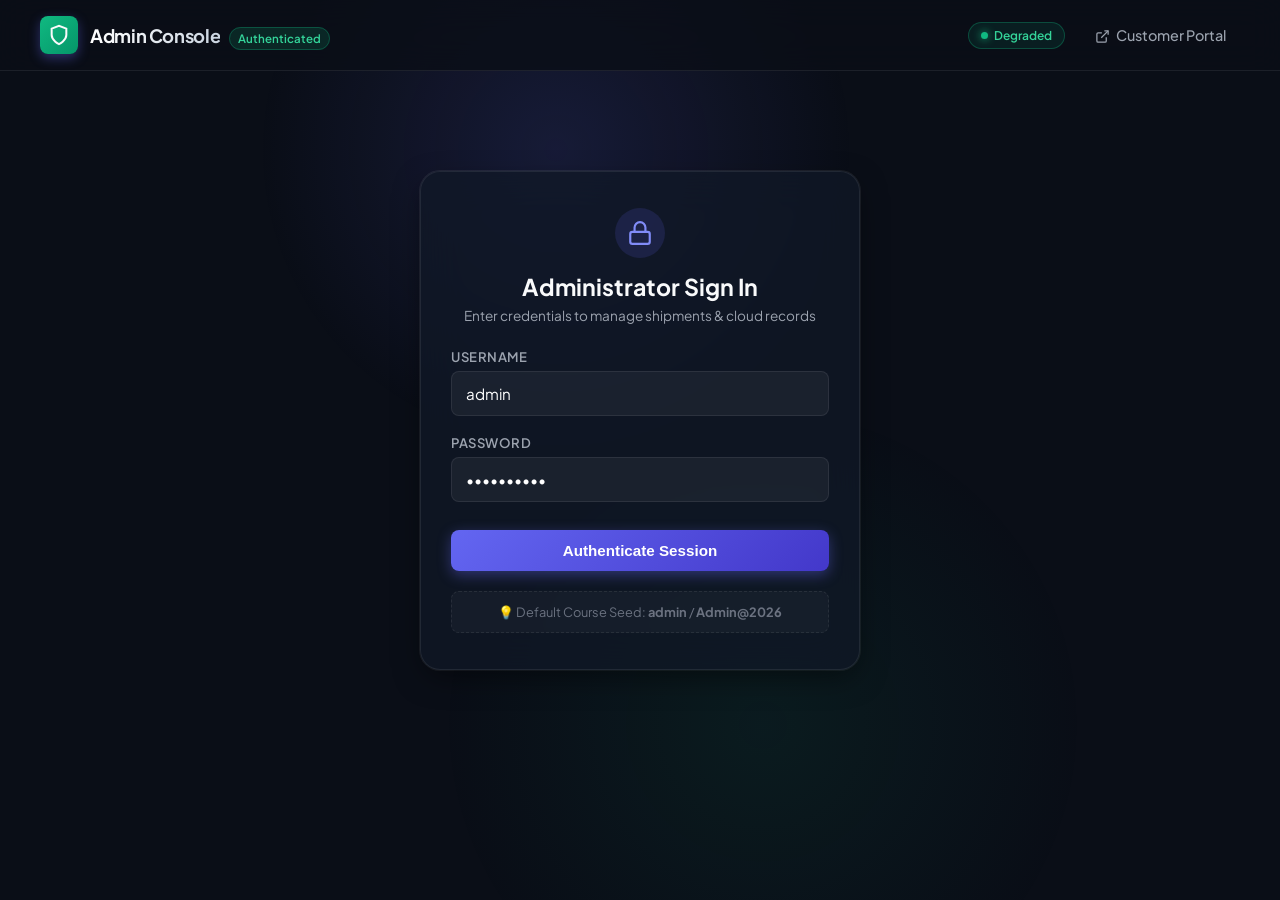
==== frontend/admin.html @ 50c55e42 "feat: complete cloud tracking system with AWS provisioning and tests" ====
<!DOCTYPE html>
<html lang="en">
<head>
    <meta charset="UTF-8">
    <meta name="viewport" content="width=device-width, initial-scale=1.0">
    <title>Administrator Dashboard | Cloud Delivery & Tracking</title>
    <meta name="description" content="Authorized administrator operations dashboard for managing shipments, generating tracking IDs, and recording delivery checkpoints.">
    <link rel="stylesheet" href="css/style.css">
    <link rel="icon" href="data:image/svg+xml,<svg xmlns=%22http://www.w3.org/2000/svg%22 viewBox=%220%22%22 100 100%22><text y=%22.9em%22 font-size=%2290%22>🛡️</text></svg>">
</head>
<body>

    <!-- Header Navigation -->
    <header class="navbar">
        <div class="nav-container">
            <a href="admin.html" class="brand">
                <div class="brand-icon" style="background: linear-gradient(135deg, #10b981, #059669);">
                    <svg width="22" height="22" viewBox="0 0 24 24" fill="none" stroke="currentColor" stroke-width="2.2">
                        <path d="M12 22s8-4 8-10V5l-8-3-8 3v7c0 6 8 10 8 10z"></path>
                    </svg>
                </div>
                <div>
                    <span class="brand-title">Admin Console</span>
                    <span class="brand-badge" style="background: rgba(16,185,129,0.15); color: #34d399; border-color: rgba(16,185,129,0.3);">Authenticated</span>
                </div>
            </a>

            <div class="nav-links">
                <div class="health-pill" id="adminHealthBadge">
                    <span class="health-dot"></span>
                    <span id="adminHealthText">Probing Cloud...</span>
                </div>
                <a href="index.html" class="nav-link" target="_blank">
                    <svg width="15" height="15" viewBox="0 0 24 24" fill="none" stroke="currentColor" stroke-width="2" style="vertical-align: middle; margin-right: 4px;">
                        <path d="M18 13v6a2 2 0 0 1-2 2H5a2 2 0 0 1-2-2V8a2 2 0 0 1 2-2h6"></path>
                        <polyline points="15 3 21 3 21 9"></polyline>
                        <line x1="10" y1="14" x2="21" y2="3"></line>
                    </svg>
                    Customer Portal
                </a>
                <button id="btnLogout" class="btn-action" style="display: none; padding: 8px 14px; border-color: rgba(239, 68, 68, 0.4); color: #f87171;">
                    Sign Out
                </button>
            </div>
        </div>
    </header>

    <main class="main-content">

        <!-- Login Card (Shown when unauthenticated) -->
        <section id="loginSection" style="max-width: 440px; margin: 60px auto 0 auto;">
            <div class="result-card" style="padding: 36px 30px;">
                <div style="text-align: center; margin-bottom: 24px;">
                    <div style="width: 50px; height: 50px; border-radius: 50%; background: rgba(99, 102, 241, 0.15); display: flex; align-items: center; justify-content: center; margin: 0 auto 14px auto;">
                        <svg width="26" height="26" viewBox="0 0 24 24" fill="none" stroke="#818cf8" stroke-width="2">
                            <rect x="3" y="11" width="18" height="11" rx="2" ry="2"></rect>
                            <path d="M7 11V7a5 5 0 0 1 10 0v4"></path>
                        </svg>
                    </div>
                    <h1 style="font-size: 1.45rem; font-weight: 700; margin-bottom: 6px;">Administrator Sign In</h1>
                    <p style="font-size: 0.85rem; color: var(--text-secondary);">Enter credentials to manage shipments & cloud records</p>
                </div>

                <form id="loginForm">
                    <div class="form-group">
                        <label class="form-label" for="loginUsername">Username</label>
                        <input type="text" id="loginUsername" class="form-control" value="admin" required autocomplete="username">
                    </div>
                    <div class="form-group">
                        <label class="form-label" for="loginPassword">Password</label>
                        <input type="password" id="loginPassword" class="form-control" value="Admin@2026" required autocomplete="current-password">
                    </div>
                    
                    <button type="submit" id="btnLoginSubmit" class="btn-primary" style="margin-top: 10px;">
                        Authenticate Session
                    </button>
                </form>

                <div style="margin-top: 20px; padding: 12px; background: rgba(255,255,255,0.03); border: 1px dashed var(--border-subtle); border-radius: var(--radius-sm); font-size: 0.8rem; color: var(--text-muted); text-align: center;">
                    💡 Default Course Seed: <strong>admin</strong> / <strong>Admin@2026</strong>
                </div>
            </div>
        </section>

        <!-- Authenticated Operations Dashboard -->
        <section id="dashboardSection" style="display: none;">
            
            <!-- Dashboard Header & Stats -->
            <div style="display: flex; align-items: center; justify-content: space-between; margin-bottom: 24px; flex-wrap: wrap; gap: 16px;">
                <div>
                    <h1 style="font-size: 1.85rem; font-weight: 800; letter-spacing: -0.02em;">Shipment Operations</h1>
                    <p style="font-size: 0.9rem; color: var(--text-secondary);">Manage logistics lifecycles, generate tracking IDs, and record checkpoints.</p>
                </div>
                <button id="btnOpenCreateModal" class="btn-nav" style="padding: 10px 20px; font-size: 0.95rem;">
                    <svg width="18" height="18" viewBox="0 0 24 24" fill="none" stroke="currentColor" stroke-width="2.5">
                        <line x1="12" y1="5" x2="12" y2="19"></line>
                        <line x1="5" y1="12" x2="19" y2="12"></line>
                    </svg>
                    New Shipment
                </button>
            </div>

            <!-- Stats Overview Cards -->
            <div class="stats-grid">
                <div class="stat-card">
                    <span class="stat-label">Total Shipments</span>
                    <span id="statTotal" class="stat-value">0</span>
                </div>
                <div class="stat-card">
                    <span class="stat-label">In Transit</span>
                    <span id="statInTransit" class="stat-value" style="color: #fbbf24;">0</span>
                </div>
                <div class="stat-card">
                    <span class="stat-label">Delivered</span>
                    <span id="statDelivered" class="stat-value" style="color: #34d399;">0</span>
                </div>
                <div class="stat-card">
                    <span class="stat-label">Cloud Backend</span>
                    <span id="statBackend" class="stat-value" style="font-size: 1.4rem; color: #818cf8;">RDS + EC2</span>
                </div>
            </div>

            <!-- Shipments Table Container -->
            <div class="admin-table-container">
                <div class="table-toolbar">
                    <div style="display: flex; gap: 12px; align-items: center; flex: 1; max-width: 500px;">
                        <input type="text" id="adminSearchInput" class="form-control" placeholder="Search tracking ID, recipient, or product..." style="padding: 8px 14px; font-size: 0.88rem;">
                    </div>
                    <div style="display: flex; gap: 12px; align-items: center;">
                        <select id="statusFilter" class="form-control" style="width: auto; padding: 8px 14px; font-size: 0.88rem;">
                            <option value="">All Statuses</option>
                            <option value="CREATED">CREATED</option>
                            <option value="PACKED">PACKED</option>
                            <option value="DISPATCHED">DISPATCHED</option>
                            <option value="IN_TRANSIT">IN_TRANSIT</option>
                            <option value="OUT_FOR_DELIVERY">OUT_FOR_DELIVERY</option>
                            <option value="DELIVERED">DELIVERED</option>
                            <option value="CANCELLED">CANCELLED</option>
                        </select>
                        <button id="btnRefresh" class="btn-action" style="padding: 8px 14px;" title="Refresh list">
                            ↻ Refresh
                        </button>
                    </div>
                </div>

                <div style="overflow-x: auto;">
                    <table class="data-table">
                        <thead>
                            <tr>
                                <th>Tracking ID</th>
                                <th>Product Name</th>
                                <th>Recipient (PII)</th>
                                <th>Destination</th>
                                <th>Status</th>
                                <th>Updated</th>
                                <th style="text-align: right;">Operations</th>
                            </tr>
                        </thead>
                        <tbody id="shipmentsTableBody">
                            <tr>
                                <td colspan="7" style="text-align: center; color: var(--text-muted); padding: 40px;">
                                    Loading shipments...
                                </td>
                            </tr>
                        </tbody>
                    </table>
                </div>
            </div>
        </section>
    </main>

    <!-- Modal 1: Create Shipment -->
    <div id="createShipmentModal" class="modal-overlay">
        <div class="modal-content">
            <div class="modal-header">
                <h3 class="modal-title">Create New Shipment Record</h3>
                <button type="button" class="modal-close" data-close="createShipmentModal">&times;</button>
            </div>
            <form id="createShipmentForm">
                <div class="modal-body">
                    <div class="form-group">
                        <label class="form-label" for="newProduct">Product Item Name</label>
                        <input type="text" id="newProduct" class="form-control" placeholder="e.g. Dell XPS 15 Laptop" minlength="3" maxlength="200" required>
                    </div>
                    
                    <div class="form-row">
                        <div class="form-group">
                            <label class="form-label" for="newRecipient">Recipient Full Name</label>
                            <input type="text" id="newRecipient" class="form-control" placeholder="e.g. Rahul Sharma" pattern="^[A-Za-z\s\.\-']{2,100}$" title="Only letters, spaces, hyphens, and periods (min 2 characters)" required>
                        </div>
                        <div class="form-group">
                            <label class="form-label" for="newPhone">Recipient Phone</label>
                            <input type="tel" id="newPhone" class="form-control" placeholder="e.g. +91 9876543210" pattern="^\+?[0-9\s\-()]{10,20}$" title="Phone number must have between 10 and 15 digits (e.g. +91 9876543210 or 9876543210)" required>
                        </div>
                    </div>

                    <div class="form-row">
                        <div class="form-group">
                            <label class="form-label" for="newCity">Destination City</label>
                            <input type="text" id="newCity" class="form-control" placeholder="e.g. Bangalore" pattern="^[A-Za-z\s\.\-]{2,100}$" title="City name must contain only letters and spaces" required>
                        </div>
                        <div class="form-group">
                            <label class="form-label" for="newHub">Origin Logistics Hub</label>
                            <input type="text" id="newHub" class="form-control" value="Central Fulfillment Hub - Pune" minlength="3" maxlength="200" required>
                        </div>
                    </div>

                    <div class="form-group">
                        <label class="form-label" for="newAddress">Full Street Address (Confidential)</label>
                        <textarea id="newAddress" class="form-control" placeholder="e.g. Flat 402, Sunshine Towers, MG Road (minimum 10 characters)" minlength="10" maxlength="500" required></textarea>
                    </div>

                    <button type="submit" id="btnSubmitShipment" class="btn-primary">
                        Generate Tracking ID & Save
                    </button>
                </div>
            </form>
        </div>
    </div>

    <!-- Modal 2: Update Checkpoint & Status -->
    <div id="updateEventModal" class="modal-overlay">
        <div class="modal-content">
            <div class="modal-header">
                <h3 class="modal-title">Record Checkpoint Event</h3>
                <button type="button" class="modal-close" data-close="updateEventModal">&times;</button>
            </div>
            <form id="updateEventForm">
                <input type="hidden" id="eventShipmentId">
                <div class="modal-body">
                    <div style="background: rgba(255, 255, 255, 0.03); border: 1px solid var(--border-subtle); border-radius: var(--radius-sm); padding: 14px; margin-bottom: 18px;">
                        <div style="font-size: 0.75rem; color: var(--text-muted); text-transform: uppercase;">Shipment</div>
                        <div id="eventTrackingDisplay" style="font-family: 'JetBrains Mono', monospace; font-size: 1.15rem; font-weight: 700; color: #ffffff;">TRK-XXXX-XXXXX</div>
                        <div style="font-size: 0.85rem; color: var(--text-secondary); margin-top: 4px;">
                            Current Stage: <span id="eventCurrentStatusDisplay" class="status-badge CREATED" style="font-size: 0.75rem; padding: 2px 8px;">CREATED</span>
                        </div>
                    </div>

                    <div class="form-group">
                        <label class="form-label" for="nextStatusSelect">Target Lifecycle Status</label>
                        <select id="nextStatusSelect" class="form-control" required>
                            <!-- Dynamically populated based on valid state transitions -->
                        </select>
                    </div>

                    <div class="form-group">
                        <label class="form-label" for="eventLocation">Checkpoint Facility / City</label>
                        <input type="text" id="eventLocation" class="form-control" placeholder="e.g. Sorting Center Hub, Hyderabad" required>
                    </div>

                    <div class="form-group">
                        <label class="form-label" for="eventRemarks">Operational Remarks (Optional)</label>
                        <input type="text" id="eventRemarks" class="form-control" placeholder="e.g. Scanned at regional terminal; out for final run.">
                    </div>

                    <button type="submit" id="btnSubmitEvent" class="btn-primary">
                        Commit Checkpoint Update
                    </button>
                </div>
            </form>
        </div>
    </div>

    <!-- Modal 3: View Full Audit Journey -->
    <div id="auditModal" class="modal-overlay">
        <div class="modal-content" style="max-width: 680px;">
            <div class="modal-header">
                <div>
                    <h3 class="modal-title">Shipment Audit Detail</h3>
                    <div id="auditTrackingId" style="font-family: 'JetBrains Mono', monospace; font-size: 0.9rem; color: #818cf8;">TRK-XXXX</div>
                </div>
                <button type="button" class="modal-close" data-close="auditModal">&times;</button>
            </div>
            <div class="modal-body">
                <div style="background: rgba(255, 255, 255, 0.03); border: 1px solid var(--border-subtle); border-radius: var(--radius-sm); padding: 14px; margin-bottom: 20px;">
                    <div style="display: grid; grid-template-columns: 1fr 1fr; gap: 10px; font-size: 0.88rem;">
                        <div><strong style="color: var(--text-muted);">Recipient:</strong> <span id="auditRecipient"></span></div>
                        <div><strong style="color: var(--text-muted);">Phone:</strong> <span id="auditPhone"></span></div>
                        <div><strong style="color: var(--text-muted);">Destination:</strong> <span id="auditDestination"></span></div>
                        <div><strong style="color: var(--text-muted);">Product:</strong> <span id="auditProduct"></span></div>
                        <div style="grid-column: span 2;"><strong style="color: var(--text-muted);">Address:</strong> <span id="auditAddress"></span></div>
                    </div>
                </div>

                <h4 style="font-size: 0.95rem; font-weight: 700; margin-bottom: 14px;">Immutable Event Checkpoints</h4>
                <div id="auditTimelineContainer" class="timeline">
                    <!-- Events injected dynamically -->
                </div>
            </div>
        </div>
    </div>

    <!-- Toast Notification -->
    <div id="toast" class="toast"></div>

    <script src="js/admin.js"></script>
</body>
</html>
---- frontend/css/style.css ----
/* ----------------------------------------------------
   Cloud-Based Product Delivery & Real-Time Tracking
   Modern Glassmorphism Design System
   ---------------------------------------------------- */
@import url('https://fonts.googleapis.com/css2?family=Plus+Jakarta+Sans:wght@300;400;500;600;700;800&family=JetBrains+Mono:wght@400;500;600&display=swap');

:root {
    --bg-primary: #0a0e17;
    --bg-secondary: #111827;
    --bg-card: rgba(17, 24, 39, 0.75);
    --bg-card-hover: rgba(31, 41, 55, 0.85);
    --bg-glass: rgba(255, 255, 255, 0.04);
    
    --border-subtle: rgba(255, 255, 255, 0.08);
    --border-focus: rgba(99, 102, 241, 0.6);
    
    --text-primary: #f9fafb;
    --text-secondary: #9ca3af;
    --text-muted: #6b7280;
    
    --accent-primary: #6366f1;
    --accent-primary-hover: #4f46e5;
    --accent-glow: rgba(99, 102, 241, 0.35);
    
    --status-created: #3b82f6;
    --status-packed: #6366f1;
    --status-dispatched: #8b5cf6;
    --status-in_transit: #f59e0b;
    --status-out_for_delivery: #ec4899;
    --status-delivered: #10b981;
    --status-cancelled: #ef4444;
    
    --radius-sm: 8px;
    --radius-md: 14px;
    --radius-lg: 20px;
    --radius-full: 9999px;
    
    --shadow-card: 0 10px 30px -5px rgba(0, 0, 0, 0.5), 0 0 0 1px var(--border-subtle);
    --shadow-glow: 0 0 25px var(--accent-glow);
    
    --transition-fast: 0.2s cubic-bezier(0.4, 0, 0.2, 1);
    --transition-smooth: 0.35s cubic-bezier(0.16, 1, 0.3, 1);
}

* {
    margin: 0;
    padding: 0;
    box-sizing: border-box;
}

body {
    font-family: 'Plus Jakarta Sans', sans-serif;
    background-color: var(--bg-primary);
    color: var(--text-primary);
    min-height: 100vh;
    display: flex;
    flex-direction: column;
    overflow-x: hidden;
    position: relative;
}

/* Ambient Background Glow */
body::before {
    content: '';
    position: fixed;
    top: -150px;
    left: 20%;
    width: 600px;
    height: 600px;
    background: radial-gradient(circle, rgba(99, 102, 241, 0.15) 0%, rgba(0, 0, 0, 0) 70%);
    pointer-events: none;
    z-index: 0;
}

body::after {
    content: '';
    position: fixed;
    bottom: -150px;
    right: 15%;
    width: 650px;
    height: 650px;
    background: radial-gradient(circle, rgba(16, 185, 129, 0.08) 0%, rgba(0, 0, 0, 0) 70%);
    pointer-events: none;
    z-index: 0;
}

/* Header & Navigation */
.navbar {
    position: sticky;
    top: 0;
    z-index: 100;
    backdrop-filter: blur(16px);
    -webkit-backdrop-filter: blur(16px);
    background: rgba(10, 14, 23, 0.8);
    border-bottom: 1px solid var(--border-subtle);
    padding: 16px 24px;
}

.nav-container {
    max-width: 1200px;
    margin: 0 auto;
    display: flex;
    align-items: center;
    justify-content: space-between;
}

.brand {
    display: flex;
    align-items: center;
    gap: 12px;
    text-decoration: none;
    color: var(--text-primary);
}

.brand-icon {
    width: 38px;
    height: 38px;
    background: linear-gradient(135deg, #6366f1, #3b82f6);
    border-radius: var(--radius-sm);
    display: flex;
    align-items: center;
    justify-content: center;
    box-shadow: 0 4px 12px rgba(99, 102, 241, 0.4);
}

.brand-title {
    font-size: 1.15rem;
    font-weight: 700;
    letter-spacing: -0.02em;
    background: linear-gradient(to right, #ffffff, #cbd5e1);
    -webkit-background-clip: text;
    -webkit-text-fill-color: transparent;
}

.brand-badge {
    font-size: 0.72rem;
    padding: 3px 8px;
    background: rgba(99, 102, 241, 0.15);
    color: #a5b4fc;
    border: 1px solid rgba(99, 102, 241, 0.3);
    border-radius: var(--radius-full);
    font-weight: 600;
    margin-left: 6px;
}

.nav-links {
    display: flex;
    align-items: center;
    gap: 16px;
}

.nav-link {
    color: var(--text-secondary);
    text-decoration: none;
    font-size: 0.9rem;
    font-weight: 500;
    padding: 8px 14px;
    border-radius: var(--radius-sm);
    transition: var(--transition-fast);
}

.nav-link:hover, .nav-link.active {
    color: #ffffff;
    background: var(--bg-glass);
}

.btn-nav {
    display: inline-flex;
    align-items: center;
    gap: 8px;
    padding: 8px 16px;
    font-size: 0.88rem;
    font-weight: 600;
    color: #ffffff;
    background: linear-gradient(135deg, var(--accent-primary), #4f46e5);
    border: none;
    border-radius: var(--radius-sm);
    cursor: pointer;
    text-decoration: none;
    transition: var(--transition-fast);
    box-shadow: 0 4px 12px rgba(99, 102, 241, 0.3);
}

.btn-nav:hover {
    transform: translateY(-1px);
    box-shadow: 0 6px 18px rgba(99, 102, 241, 0.45);
}

/* System Health Indicator */
.health-pill {
    display: inline-flex;
    align-items: center;
    gap: 6px;
    padding: 5px 12px;
    background: rgba(16, 185, 129, 0.1);
    border: 1px solid rgba(16, 185, 129, 0.3);
    border-radius: var(--radius-full);
    font-size: 0.75rem;
    font-weight: 600;
    color: #34d399;
}

.health-dot {
    width: 7px;
    height: 7px;
    border-radius: 50%;
    background: #10b981;
    box-shadow: 0 0 8px #10b981;
    animation: pulse 2s infinite;
}

@keyframes pulse {
    0%, 100% { opacity: 1; transform: scale(1); }
    50% { opacity: 0.4; transform: scale(0.85); }
}

/* Main Container */
.main-content {
    flex: 1;
    max-width: 1200px;
    width: 100%;
    margin: 0 auto;
    padding: 40px 24px;
    position: relative;
    z-index: 1;
}

/* Hero Section (Customer Portal) */
.hero {
    text-align: center;
    max-width: 760px;
    margin: 30px auto 40px auto;
}

.hero-tag {
    display: inline-flex;
    align-items: center;
    gap: 8px;
    padding: 6px 16px;
    background: rgba(99, 102, 241, 0.12);
    border: 1px solid rgba(99, 102, 241, 0.25);
    border-radius: var(--radius-full);
    font-size: 0.82rem;
    font-weight: 600;
    color: #a5b4fc;
    margin-bottom: 20px;
}

.hero-title {
    font-size: 2.8rem;
    font-weight: 800;
    letter-spacing: -0.03em;
    line-height: 1.15;
    margin-bottom: 16px;
    background: linear-gradient(135deg, #ffffff 30%, #cbd5e1 70%, #818cf8 100%);
    -webkit-background-clip: text;
    -webkit-text-fill-color: transparent;
}

.hero-subtitle {
    font-size: 1.08rem;
    color: var(--text-secondary);
    line-height: 1.6;
    margin-bottom: 32px;
}

/* Search Box Component */
.search-card {
    background: var(--bg-card);
    backdrop-filter: blur(20px);
    -webkit-backdrop-filter: blur(20px);
    border: 1px solid var(--border-subtle);
    border-radius: var(--radius-lg);
    padding: 10px;
    box-shadow: var(--shadow-card);
    transition: var(--transition-fast);
}

.search-card:focus-within {
    border-color: var(--border-focus);
    box-shadow: 0 10px 30px -5px rgba(0, 0, 0, 0.6), 0 0 20px var(--accent-glow);
}

.search-form {
    display: flex;
    gap: 10px;
}

.search-input-wrapper {
    flex: 1;
    display: flex;
    align-items: center;
    gap: 12px;
    padding: 0 16px;
}

.search-input {
    width: 100%;
    background: transparent;
    border: none;
    outline: none;
    font-size: 1.05rem;
    font-family: 'JetBrains Mono', monospace;
    font-weight: 600;
    color: #ffffff;
    letter-spacing: 0.05em;
}

.search-input::placeholder {
    color: var(--text-muted);
    font-family: 'Plus Jakarta Sans', sans-serif;
    font-weight: 400;
    letter-spacing: normal;
}

.btn-search {
    padding: 14px 32px;
    background: linear-gradient(135deg, var(--accent-primary), #4338ca);
    color: #ffffff;
    border: none;
    border-radius: var(--radius-md);
    font-size: 1rem;
    font-weight: 700;
    cursor: pointer;
    display: flex;
    align-items: center;
    gap: 8px;
    transition: var(--transition-fast);
    box-shadow: 0 4px 15px rgba(99, 102, 241, 0.35);
}

.btn-search:hover {
    transform: translateY(-1px);
    box-shadow: 0 6px 22px rgba(99, 102, 241, 0.5);
}

.btn-search:disabled {
    opacity: 0.6;
    cursor: not-allowed;
    transform: none;
}

/* Sample Tracking Badges */
.sample-chips {
    display: flex;
    align-items: center;
    justify-content: center;
    gap: 8px;
    flex-wrap: wrap;
    margin-top: 14px;
    font-size: 0.82rem;
    color: var(--text-muted);
}

.chip {
    padding: 4px 10px;
    background: rgba(255, 255, 255, 0.05);
    border: 1px solid var(--border-subtle);
    border-radius: var(--radius-full);
    color: #cbd5e1;
    font-family: 'JetBrains Mono', monospace;
    font-size: 0.78rem;
    cursor: pointer;
    transition: var(--transition-fast);
}

.chip:hover {
    background: rgba(99, 102, 241, 0.2);
    border-color: rgba(99, 102, 241, 0.4);
    color: #ffffff;
}

/* Tracking Result Card */
.result-container {
    max-width: 900px;
    margin: 40px auto 0 auto;
    animation: fadeIn 0.4s cubic-bezier(0.16, 1, 0.3, 1);
}

@keyframes fadeIn {
    from { opacity: 0; transform: translateY(16px); }
    to { opacity: 1; transform: translateY(0); }
}

.result-card {
    background: var(--bg-card);
    backdrop-filter: blur(20px);
    -webkit-backdrop-filter: blur(20px);
    border: 1px solid var(--border-subtle);
    border-radius: var(--radius-lg);
    box-shadow: var(--shadow-card);
    overflow: hidden;
}

.result-header {
    padding: 24px 30px;
    border-bottom: 1px solid var(--border-subtle);
    display: flex;
    align-items: center;
    justify-content: space-between;
    flex-wrap: wrap;
    gap: 16px;
    background: rgba(255, 255, 255, 0.02);
}

.result-id-group {
    display: flex;
    flex-direction: column;
    gap: 4px;
}

.result-label {
    font-size: 0.75rem;
    text-transform: uppercase;
    letter-spacing: 0.08em;
    color: var(--text-muted);
    font-weight: 600;
}

.result-id {
    font-family: 'JetBrains Mono', monospace;
    font-size: 1.5rem;
    font-weight: 700;
    color: #ffffff;
    letter-spacing: 0.04em;
}

/* Status Badges */
.status-badge {
    display: inline-flex;
    align-items: center;
    gap: 8px;
    padding: 7px 16px;
    border-radius: var(--radius-full);
    font-size: 0.85rem;
    font-weight: 700;
    letter-spacing: 0.03em;
    text-transform: uppercase;
}

.status-badge.CREATED {
    background: rgba(59, 130, 246, 0.15);
    color: #60a5fa;
    border: 1px solid rgba(59, 130, 246, 0.35);
}

.status-badge.PACKED {
    background: rgba(99, 102, 241, 0.15);
    color: #818cf8;
    border: 1px solid rgba(99, 102, 241, 0.35);
}

.status-badge.DISPATCHED {
    background: rgba(139, 92, 246, 0.15);
    color: #c084fc;
    border: 1px solid rgba(139, 92, 246, 0.35);
}

.status-badge.IN_TRANSIT {
    background: rgba(245, 158, 11, 0.15);
    color: #fbbf24;
    border: 1px solid rgba(245, 158, 11, 0.35);
}

.status-badge.OUT_FOR_DELIVERY {
    background: rgba(236, 72, 153, 0.15);
    color: #f472b6;
    border: 1px solid rgba(236, 72, 153, 0.35);
}

.status-badge.DELIVERED {
    background: rgba(16, 185, 129, 0.15);
    color: #34d399;
    border: 1px solid rgba(16, 185, 129, 0.35);
}

.status-badge.CANCELLED {
    background: rgba(239, 68, 68, 0.15);
    color: #f87171;
    border: 1px solid rgba(239, 68, 68, 0.35);
}

/* Stepper Bar */
.stepper-container {
    padding: 32px 30px;
    background: rgba(10, 14, 23, 0.4);
    border-bottom: 1px solid var(--border-subtle);
    overflow-x: auto;
}

.stepper {
    display: flex;
    align-items: center;
    justify-content: space-between;
    min-width: 620px;
    position: relative;
}

.stepper-progress-bg {
    position: absolute;
    top: 18px;
    left: 20px;
    right: 20px;
    height: 4px;
    background: rgba(255, 255, 255, 0.08);
    z-index: 0;
    border-radius: var(--radius-full);
}

.stepper-progress-fill {
    height: 100%;
    background: linear-gradient(90deg, #6366f1, #10b981);
    border-radius: var(--radius-full);
    transition: width 0.5s ease;
}

.step-item {
    display: flex;
    flex-direction: column;
    align-items: center;
    gap: 8px;
    position: relative;
    z-index: 1;
}

.step-circle {
    width: 36px;
    height: 36px;
    border-radius: 50%;
    background: var(--bg-secondary);
    border: 2px solid rgba(255, 255, 255, 0.15);
    color: var(--text-muted);
    display: flex;
    align-items: center;
    justify-content: center;
    font-size: 0.85rem;
    font-weight: 700;
    transition: var(--transition-fast);
}

.step-item.completed .step-circle {
    background: #10b981;
    border-color: #10b981;
    color: #ffffff;
    box-shadow: 0 0 14px rgba(16, 185, 129, 0.4);
}

.step-item.current .step-circle {
    background: var(--accent-primary);
    border-color: #818cf8;
    color: #ffffff;
    box-shadow: 0 0 16px rgba(99, 102, 241, 0.5);
    animation: stepPulse 2s infinite;
}

@keyframes stepPulse {
    0%, 100% { transform: scale(1); box-shadow: 0 0 16px rgba(99, 102, 241, 0.5); }
    50% { transform: scale(1.08); box-shadow: 0 0 24px rgba(99, 102, 241, 0.7); }
}

.step-name {
    font-size: 0.75rem;
    font-weight: 600;
    color: var(--text-muted);
    text-transform: uppercase;
    letter-spacing: 0.04em;
}

.step-item.completed .step-name {
    color: #e5e7eb;
}

.step-item.current .step-name {
    color: #818cf8;
    font-weight: 700;
}

/* Shipment Info Grid */
.info-grid {
    display: grid;
    grid-template-columns: repeat(auto-fit, minmax(200px, 1fr));
    gap: 16px;
    padding: 24px 30px;
    border-bottom: 1px solid var(--border-subtle);
}

.info-item {
    display: flex;
    flex-direction: column;
    gap: 4px;
}

.info-label {
    font-size: 0.75rem;
    color: var(--text-muted);
    text-transform: uppercase;
    letter-spacing: 0.05em;
    font-weight: 600;
}

.info-val {
    font-size: 0.95rem;
    color: #f3f4f6;
    font-weight: 600;
}

/* Timeline Checkpoints */
.timeline-section {
    padding: 30px;
}

.section-title {
    font-size: 1.15rem;
    font-weight: 700;
    color: #ffffff;
    margin-bottom: 24px;
    display: flex;
    align-items: center;
    gap: 10px;
}

.timeline {
    position: relative;
    padding-left: 28px;
}

.timeline::before {
    content: '';
    position: absolute;
    left: 8px;
    top: 6px;
    bottom: 6px;
    width: 2px;
    background: rgba(255, 255, 255, 0.1);
}

.timeline-event {
    position: relative;
    margin-bottom: 28px;
}

.timeline-event:last-child {
    margin-bottom: 0;
}

.timeline-dot {
    position: absolute;
    left: -28px;
    top: 4px;
    width: 18px;
    height: 18px;
    border-radius: 50%;
    background: var(--bg-secondary);
    border: 3px solid var(--accent-primary);
    box-shadow: 0 0 10px rgba(99, 102, 241, 0.4);
}

.timeline-event:first-child .timeline-dot {
    border-color: #10b981;
    background: #10b981;
    box-shadow: 0 0 12px rgba(16, 185, 129, 0.6);
}

.timeline-content {
    background: rgba(255, 255, 255, 0.02);
    border: 1px solid var(--border-subtle);
    border-radius: var(--radius-md);
    padding: 16px 20px;
    transition: var(--transition-fast);
}

.timeline-content:hover {
    background: rgba(255, 255, 255, 0.04);
    border-color: rgba(255, 255, 255, 0.15);
}

.timeline-top {
    display: flex;
    align-items: center;
    justify-content: space-between;
    margin-bottom: 6px;
    flex-wrap: wrap;
    gap: 8px;
}

.timeline-status {
    font-size: 0.88rem;
    font-weight: 700;
    color: #ffffff;
}

.timeline-time {
    font-size: 0.78rem;
    font-family: 'JetBrains Mono', monospace;
    color: var(--text-muted);
}

.timeline-location {
    font-size: 0.9rem;
    color: #cbd5e1;
    display: flex;
    align-items: center;
    gap: 6px;
    margin-bottom: 4px;
}

.timeline-remarks {
    font-size: 0.82rem;
    color: var(--text-secondary);
    font-style: italic;
}

/* Privacy Assurance Banner */
.privacy-banner {
    margin-top: 24px;
    padding: 14px 20px;
    background: rgba(99, 102, 241, 0.06);
    border: 1px solid rgba(99, 102, 241, 0.18);
    border-radius: var(--radius-md);
    display: flex;
    align-items: center;
    gap: 12px;
    font-size: 0.84rem;
    color: #a5b4fc;
}

/* Architecture Features Cards (Below Result) */
.features-grid {
    display: grid;
    grid-template-columns: repeat(auto-fit, minmax(260px, 1fr));
    gap: 20px;
    margin-top: 50px;
}

.feature-card {
    background: var(--bg-card);
    border: 1px solid var(--border-subtle);
    border-radius: var(--radius-md);
    padding: 24px;
    transition: var(--transition-smooth);
}

.feature-card:hover {
    transform: translateY(-4px);
    border-color: rgba(255, 255, 255, 0.15);
    box-shadow: 0 12px 28px rgba(0, 0, 0, 0.4);
}

.feature-icon {
    width: 44px;
    height: 44px;
    border-radius: var(--radius-sm);
    background: rgba(99, 102, 241, 0.15);
    border: 1px solid rgba(99, 102, 241, 0.3);
    display: flex;
    align-items: center;
    justify-content: center;
    color: #818cf8;
    margin-bottom: 16px;
}

.feature-title {
    font-size: 1.05rem;
    font-weight: 700;
    color: #ffffff;
    margin-bottom: 8px;
}

.feature-desc {
    font-size: 0.88rem;
    color: var(--text-secondary);
    line-height: 1.5;
}

/* Footer */
.footer {
    border-top: 1px solid var(--border-subtle);
    padding: 24px;
    text-align: center;
    font-size: 0.84rem;
    color: var(--text-muted);
    background: rgba(10, 14, 23, 0.9);
}

/* Modal Components */
.modal-overlay {
    position: fixed;
    top: 0;
    left: 0;
    right: 0;
    bottom: 0;
    background: rgba(0, 0, 0, 0.75);
    backdrop-filter: blur(8px);
    -webkit-backdrop-filter: blur(8px);
    display: flex;
    align-items: center;
    justify-content: center;
    z-index: 1000;
    padding: 20px;
    opacity: 0;
    pointer-events: none;
    transition: opacity 0.25s ease;
}

.modal-overlay.active {
    opacity: 1;
    pointer-events: auto;
}

.modal-content {
    background: var(--bg-secondary);
    border: 1px solid var(--border-subtle);
    border-radius: var(--radius-lg);
    width: 100%;
    max-width: 580px;
    box-shadow: var(--shadow-card);
    overflow: hidden;
    transform: scale(0.95);
    transition: transform 0.25s ease;
}

.modal-overlay.active .modal-content {
    transform: scale(1);
}

.modal-header {
    padding: 20px 24px;
    border-bottom: 1px solid var(--border-subtle);
    display: flex;
    align-items: center;
    justify-content: space-between;
}

.modal-title {
    font-size: 1.15rem;
    font-weight: 700;
    color: #ffffff;
}

.modal-close {
    background: none;
    border: none;
    color: var(--text-muted);
    font-size: 1.3rem;
    cursor: pointer;
    transition: var(--transition-fast);
}

.modal-close:hover {
    color: #ffffff;
}

.modal-body {
    padding: 24px;
    max-height: 75vh;
    overflow-y: auto;
}

.form-group {
    margin-bottom: 18px;
}

.form-label {
    display: block;
    font-size: 0.82rem;
    font-weight: 600;
    color: var(--text-secondary);
    margin-bottom: 6px;
    text-transform: uppercase;
    letter-spacing: 0.04em;
}

.form-control {
    width: 100%;
    padding: 12px 14px;
    background: rgba(255, 255, 255, 0.05);
    border: 1px solid var(--border-subtle);
    border-radius: var(--radius-sm);
    color: #ffffff;
    font-family: inherit;
    font-size: 0.95rem;
    outline: none;
    transition: var(--transition-fast);
}

.form-control:focus {
    border-color: var(--border-focus);
    background: rgba(255, 255, 255, 0.08);
}

select.form-control {
    appearance: none;
    -webkit-appearance: none;
    -moz-appearance: none;
    background-color: #1a2234;
    background-image: url("data:image/svg+xml;charset=UTF-8,%3csvg xmlns='http://www.w3.org/2000/svg' viewBox='0 0 24 24' fill='none' stroke='%23818cf8' stroke-width='2.5' stroke-linecap='round' stroke-linejoin='round'%3e%3cpolyline points='6 9 12 15 18 9'%3e%3c/polyline%3e%3c/svg%3e");
    background-repeat: no-repeat;
    background-position: right 14px center;
    background-size: 16px;
    padding-right: 42px;
    cursor: pointer;
}

select.form-control option {
    background-color: #111827;
    color: #f9fafb;
    padding: 12px;
    font-size: 0.95rem;
}

select.form-control:disabled {
    opacity: 0.6;
    cursor: not-allowed;
}

textarea.form-control {
    resize: vertical;
    min-height: 80px;
}

.form-row {
    display: grid;
    grid-template-columns: 1fr 1fr;
    gap: 14px;
}

.btn-primary {
    width: 100%;
    padding: 12px;
    background: linear-gradient(135deg, var(--accent-primary), #4338ca);
    color: #ffffff;
    border: none;
    border-radius: var(--radius-sm);
    font-size: 0.95rem;
    font-weight: 700;
    cursor: pointer;
    transition: var(--transition-fast);
    box-shadow: 0 4px 14px rgba(99, 102, 241, 0.4);
}

.btn-primary:hover {
    transform: translateY(-1px);
    box-shadow: 0 6px 18px rgba(99, 102, 241, 0.55);
}

/* Admin Dashboard Specific Tables & Stats */
.stats-grid {
    display: grid;
    grid-template-columns: repeat(auto-fit, minmax(200px, 1fr));
    gap: 18px;
    margin-bottom: 30px;
}

.stat-card {
    background: var(--bg-card);
    border: 1px solid var(--border-subtle);
    border-radius: var(--radius-md);
    padding: 20px;
    display: flex;
    flex-direction: column;
    gap: 8px;
}

.stat-label {
    font-size: 0.78rem;
    text-transform: uppercase;
    letter-spacing: 0.06em;
    color: var(--text-muted);
    font-weight: 600;
}

.stat-value {
    font-size: 1.85rem;
    font-weight: 800;
    color: #ffffff;
}

.admin-table-container {
    background: var(--bg-card);
    border: 1px solid var(--border-subtle);
    border-radius: var(--radius-lg);
    box-shadow: var(--shadow-card);
    overflow: hidden;
}

.table-toolbar {
    padding: 18px 24px;
    display: flex;
    align-items: center;
    justify-content: space-between;
    flex-wrap: wrap;
    gap: 14px;
    border-bottom: 1px solid var(--border-subtle);
}

.data-table {
    width: 100%;
    border-collapse: collapse;
    text-align: left;
}

.data-table th {
    padding: 14px 20px;
    font-size: 0.75rem;
    text-transform: uppercase;
    letter-spacing: 0.06em;
    color: var(--text-muted);
    font-weight: 700;
    background: rgba(255, 255, 255, 0.02);
    border-bottom: 1px solid var(--border-subtle);
}

.data-table td {
    padding: 16px 20px;
    font-size: 0.9rem;
    color: #e5e7eb;
    border-bottom: 1px solid var(--border-subtle);
}

.data-table tr:hover td {
    background: rgba(255, 255, 255, 0.02);
}

.btn-action {
    padding: 6px 12px;
    background: rgba(99, 102, 241, 0.15);
    border: 1px solid rgba(99, 102, 241, 0.3);
    color: #a5b4fc;
    border-radius: var(--radius-sm);
    font-size: 0.8rem;
    font-weight: 600;
    cursor: pointer;
    transition: var(--transition-fast);
}

.btn-action:hover {
    background: rgba(99, 102, 241, 0.3);
    color: #ffffff;
}

/* Toast Notification */
.toast {
    position: fixed;
    bottom: 24px;
    right: 24px;
    padding: 14px 22px;
    background: var(--bg-secondary);
    border: 1px solid var(--border-subtle);
    border-radius: var(--radius-md);
    box-shadow: 0 10px 30px rgba(0, 0, 0, 0.5);
    color: #ffffff;
    font-size: 0.9rem;
    font-weight: 500;
    z-index: 2000;
    transform: translateY(100px);
    opacity: 0;
    transition: all 0.3s cubic-bezier(0.16, 1, 0.3, 1);
}

.toast.show {
    transform: translateY(0);
    opacity: 1;
}

.toast.success { border-color: #10b981; }
.toast.error { border-color: #ef4444; }
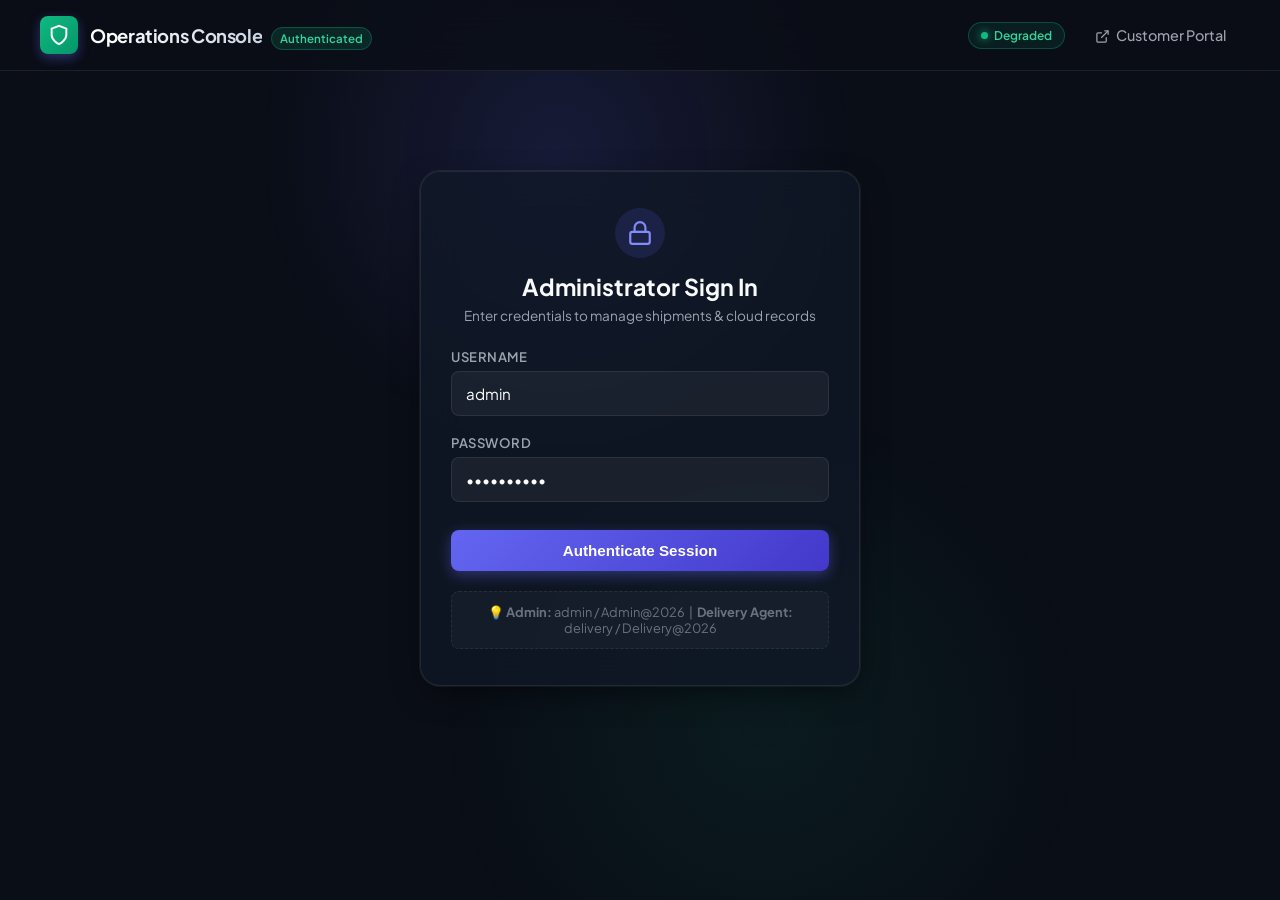
==== commit 4b70397f: "feat(rbac): implement Delivery Agent role with Least Privilege status update permissions" ====
--- a/frontend/admin.html
+++ b/frontend/admin.html
@@ -20,8 +20,8 @@
                     </svg>
                 </div>
                 <div>
-                    <span class="brand-title">Admin Console</span>
-                    <span class="brand-badge" style="background: rgba(16,185,129,0.15); color: #34d399; border-color: rgba(16,185,129,0.3);">Authenticated</span>
+                    <span id="brandRoleTitle" class="brand-title">Operations Console</span>
+                    <span id="brandRoleBadge" class="brand-badge" style="background: rgba(16,185,129,0.15); color: #34d399; border-color: rgba(16,185,129,0.3);">Authenticated</span>
                 </div>
             </a>
 
@@ -77,7 +77,7 @@
                 </form>
 
                 <div style="margin-top: 20px; padding: 12px; background: rgba(255,255,255,0.03); border: 1px dashed var(--border-subtle); border-radius: var(--radius-sm); font-size: 0.8rem; color: var(--text-muted); text-align: center;">
-                    💡 Default Course Seed: <strong>admin</strong> / <strong>Admin@2026</strong>
+                    💡 <strong>Admin:</strong> admin / Admin@2026 &nbsp;|&nbsp; <strong>Delivery Agent:</strong> delivery / Delivery@2026
                 </div>
             </div>
         </section>
@@ -88,8 +88,8 @@
             <!-- Dashboard Header & Stats -->
             <div style="display: flex; align-items: center; justify-content: space-between; margin-bottom: 24px; flex-wrap: wrap; gap: 16px;">
                 <div>
-                    <h1 style="font-size: 1.85rem; font-weight: 800; letter-spacing: -0.02em;">Shipment Operations</h1>
-                    <p style="font-size: 0.9rem; color: var(--text-secondary);">Manage logistics lifecycles, generate tracking IDs, and record checkpoints.</p>
+                    <h1 id="dashboardHeading" style="font-size: 1.85rem; font-weight: 800; letter-spacing: -0.02em;">Shipment Operations</h1>
+                    <p id="dashboardSubheading" style="font-size: 0.9rem; color: var(--text-secondary);">Manage logistics lifecycles, generate tracking IDs, and record checkpoints.</p>
                 </div>
                 <button id="btnOpenCreateModal" class="btn-nav" style="padding: 10px 20px; font-size: 0.95rem;">
                     <svg width="18" height="18" viewBox="0 0 24 24" fill="none" stroke="currentColor" stroke-width="2.5">
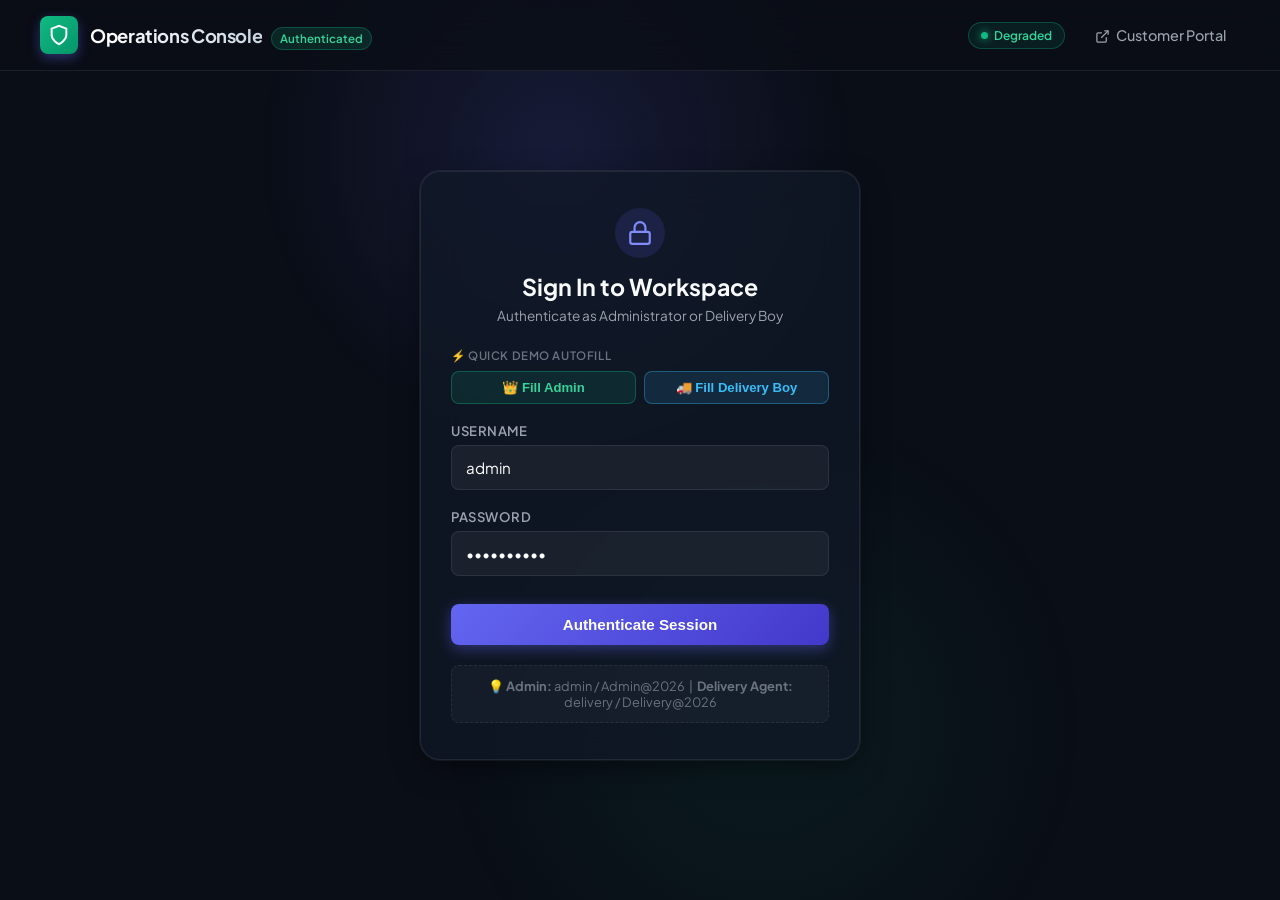
==== commit 4543f46d: "feat(ui): add 1-click credential autofill buttons for Admin and Delivery Boy" ====
--- a/frontend/admin.html
+++ b/frontend/admin.html
@@ -57,8 +57,23 @@
                             <path d="M7 11V7a5 5 0 0 1 10 0v4"></path>
                         </svg>
                     </div>
-                    <h1 style="font-size: 1.45rem; font-weight: 700; margin-bottom: 6px;">Administrator Sign In</h1>
-                    <p style="font-size: 0.85rem; color: var(--text-secondary);">Enter credentials to manage shipments & cloud records</p>
+                    <h1 style="font-size: 1.45rem; font-weight: 700; margin-bottom: 6px;">Sign In to Workspace</h1>
+                    <p style="font-size: 0.85rem; color: var(--text-secondary);">Authenticate as Administrator or Delivery Boy</p>
+                </div>
+
+                <!-- Quick Demo Autofill Buttons -->
+                <div style="margin-bottom: 18px;">
+                    <div style="font-size: 0.72rem; color: var(--text-muted); margin-bottom: 8px; text-transform: uppercase; letter-spacing: 0.05em; font-weight: 600;">
+                        ⚡ Quick Demo Autofill
+                    </div>
+                    <div style="display: flex; gap: 8px;">
+                        <button type="button" id="btnFillAdmin" class="btn-action" style="flex: 1; padding: 8px 12px; font-size: 0.82rem; background: rgba(16, 185, 129, 0.12); border-color: rgba(16, 185, 129, 0.35); color: #34d399; font-weight: 600; cursor: pointer; text-align: center;">
+                            👑 Fill Admin
+                        </button>
+                        <button type="button" id="btnFillDelivery" class="btn-action" style="flex: 1; padding: 8px 12px; font-size: 0.82rem; background: rgba(56, 189, 248, 0.12); border-color: rgba(56, 189, 248, 0.35); color: #38bdf8; font-weight: 600; cursor: pointer; text-align: center;">
+                            🚚 Fill Delivery Boy
+                        </button>
+                    </div>
                 </div>
 
                 <form id="loginForm">
